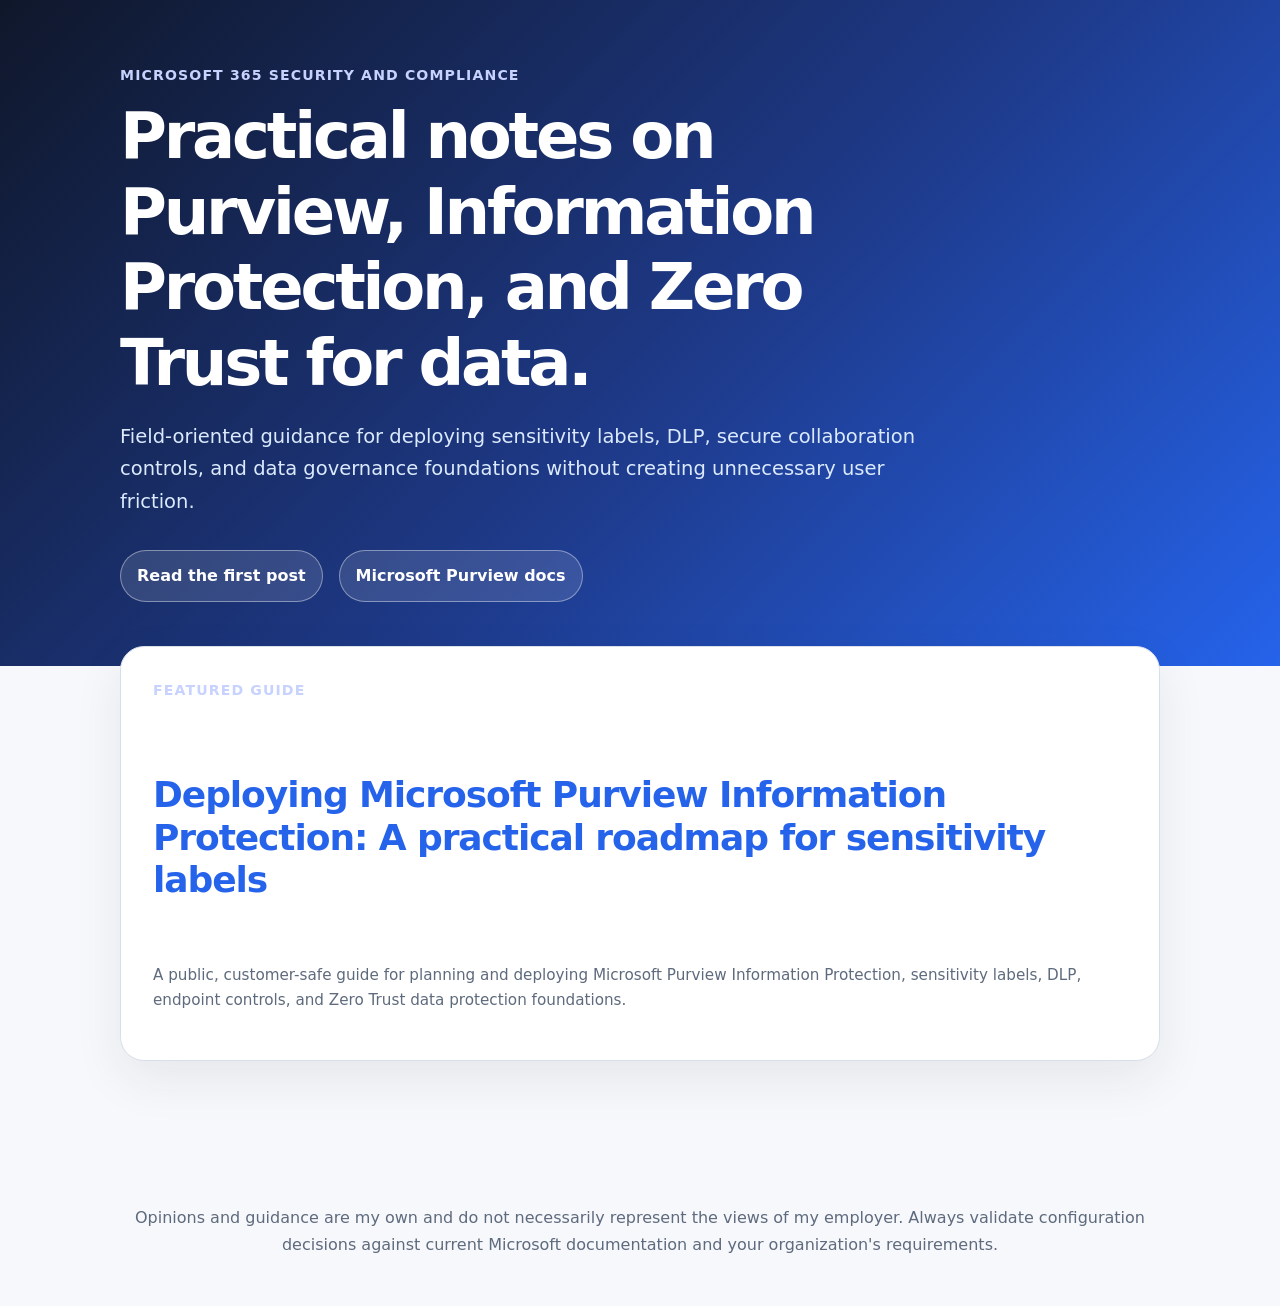
==== index.html @ 85810014 "Create initial GitHub Pages blog Co-authored-by: Copilot <223556219+Copilot@users.noreply.github.com" ====
<!doctype html>
<html lang="en">
  <head>
    <meta charset="utf-8">
    <meta name="viewport" content="width=device-width, initial-scale=1">
    <title>Guillaume Couture - Microsoft Purview and Security Notes</title>
    <meta name="description" content="Practical guidance for Microsoft Purview, Microsoft 365 security, Zero Trust, information protection, sensitivity labels, and DLP.">
    <link rel="stylesheet" href="assets/site.css">
  </head>
  <body>
    <header class="site-header">
      <div class="wrap">
        <p class="eyebrow">Microsoft 365 Security and Compliance</p>
        <h1>Practical notes on Purview, Information Protection, and Zero Trust for data.</h1>
        <p class="lead">Field-oriented guidance for deploying sensitivity labels, DLP, secure collaboration controls, and data governance foundations without creating unnecessary user friction.</p>
        <nav class="nav" aria-label="Primary">
          <a class="button" href="posts/deploying-microsoft-purview-information-protection.html">Read the first post</a>
          <a class="button" href="https://learn.microsoft.com/en-us/purview/information-protection">Microsoft Purview docs</a>
        </nav>
      </div>
    </header>

    <main class="main">
      <section class="wrap card">
        <article class="post-card">
          <p class="eyebrow">Featured guide</p>
          <h2><a href="posts/deploying-microsoft-purview-information-protection.html">Deploying Microsoft Purview Information Protection: A practical roadmap for sensitivity labels</a></h2>
          <p class="meta">A public, customer-safe guide for planning and deploying Microsoft Purview Information Protection, sensitivity labels, DLP, endpoint controls, and Zero Trust data protection foundations.</p>
        </article>
      </section>
    </main>

    <footer class="site-footer">
      <div class="wrap">
        <p>Opinions and guidance are my own and do not necessarily represent the views of my employer. Always validate configuration decisions against current Microsoft documentation and your organization's requirements.</p>
      </div>
    </footer>
  </body>
</html>
---- assets/site.css ----
:root {
  color-scheme: light;
  --bg: #f7f8fb;
  --surface: #ffffff;
  --surface-soft: #eef3ff;
  --text: #182033;
  --muted: #5e6a7d;
  --brand: #2563eb;
  --brand-dark: #1e40af;
  --border: #d8deea;
  --code: #0f172a;
  --shadow: 0 18px 50px rgba(24, 32, 51, 0.08);
}

* {
  box-sizing: border-box;
}

body {
  margin: 0;
  background: var(--bg);
  color: var(--text);
  font-family: "Segoe UI", system-ui, -apple-system, BlinkMacSystemFont, sans-serif;
  line-height: 1.65;
}

a {
  color: var(--brand);
  text-decoration: none;
}

a:hover {
  color: var(--brand-dark);
  text-decoration: underline;
}

.site-header {
  background: linear-gradient(135deg, #0f172a 0%, #1e3a8a 55%, #2563eb 100%);
  color: #ffffff;
  padding: 4rem 1.5rem;
}

.site-header a {
  color: #ffffff;
}

.wrap {
  max-width: 1040px;
  margin: 0 auto;
}

.eyebrow {
  margin: 0 0 0.75rem;
  color: #c7d2fe;
  font-size: 0.88rem;
  font-weight: 700;
  letter-spacing: 0.08em;
  text-transform: uppercase;
}

h1,
h2,
h3 {
  line-height: 1.18;
}

h1 {
  max-width: 860px;
  margin: 0;
  font-size: clamp(2.25rem, 5vw, 4.6rem);
  letter-spacing: -0.05em;
}

h2 {
  margin-top: 2.75rem;
  font-size: clamp(1.65rem, 3vw, 2.25rem);
  letter-spacing: -0.03em;
}

h3 {
  margin-top: 2rem;
  font-size: 1.3rem;
}

.lead {
  max-width: 820px;
  margin: 1.25rem 0 0;
  color: #dbeafe;
  font-size: 1.22rem;
}

.nav {
  display: flex;
  gap: 1rem;
  margin-top: 2rem;
  flex-wrap: wrap;
}

.button {
  display: inline-flex;
  align-items: center;
  border: 1px solid rgba(255, 255, 255, 0.4);
  border-radius: 999px;
  padding: 0.75rem 1rem;
  background: rgba(255, 255, 255, 0.12);
  color: #ffffff;
  font-weight: 700;
}

.main {
  padding: 2rem 1.5rem 4rem;
}

.card {
  margin: -3.25rem auto 2rem;
  padding: 2rem;
  background: var(--surface);
  border: 1px solid var(--border);
  border-radius: 24px;
  box-shadow: var(--shadow);
}

.post-card {
  display: grid;
  gap: 1rem;
}

.meta {
  color: var(--muted);
  font-size: 0.95rem;
}

.article {
  background: var(--surface);
  border: 1px solid var(--border);
  border-radius: 24px;
  box-shadow: var(--shadow);
  padding: clamp(1.25rem, 4vw, 3rem);
}

.article h1 {
  color: var(--text);
  font-size: clamp(2rem, 4vw, 3.4rem);
}

.article .lead {
  color: var(--muted);
}

.callout {
  margin: 2rem 0;
  padding: 1.25rem;
  border-left: 5px solid var(--brand);
  background: var(--surface-soft);
  border-radius: 14px;
}

table {
  width: 100%;
  border-collapse: collapse;
  margin: 1.5rem 0;
  overflow: hidden;
  border-radius: 14px;
}

th,
td {
  border: 1px solid var(--border);
  padding: 0.8rem;
  text-align: left;
  vertical-align: top;
}

th {
  background: #eef2ff;
}

code {
  color: var(--code);
  background: #eef2ff;
  border-radius: 6px;
  padding: 0.15rem 0.35rem;
}

.site-footer {
  padding: 2rem 1.5rem;
  color: var(--muted);
  text-align: center;
}

@media (max-width: 720px) {
  .card {
    margin-top: -2rem;
    padding: 1.25rem;
  }

  th,
  td {
    display: block;
    width: 100%;
  }
}
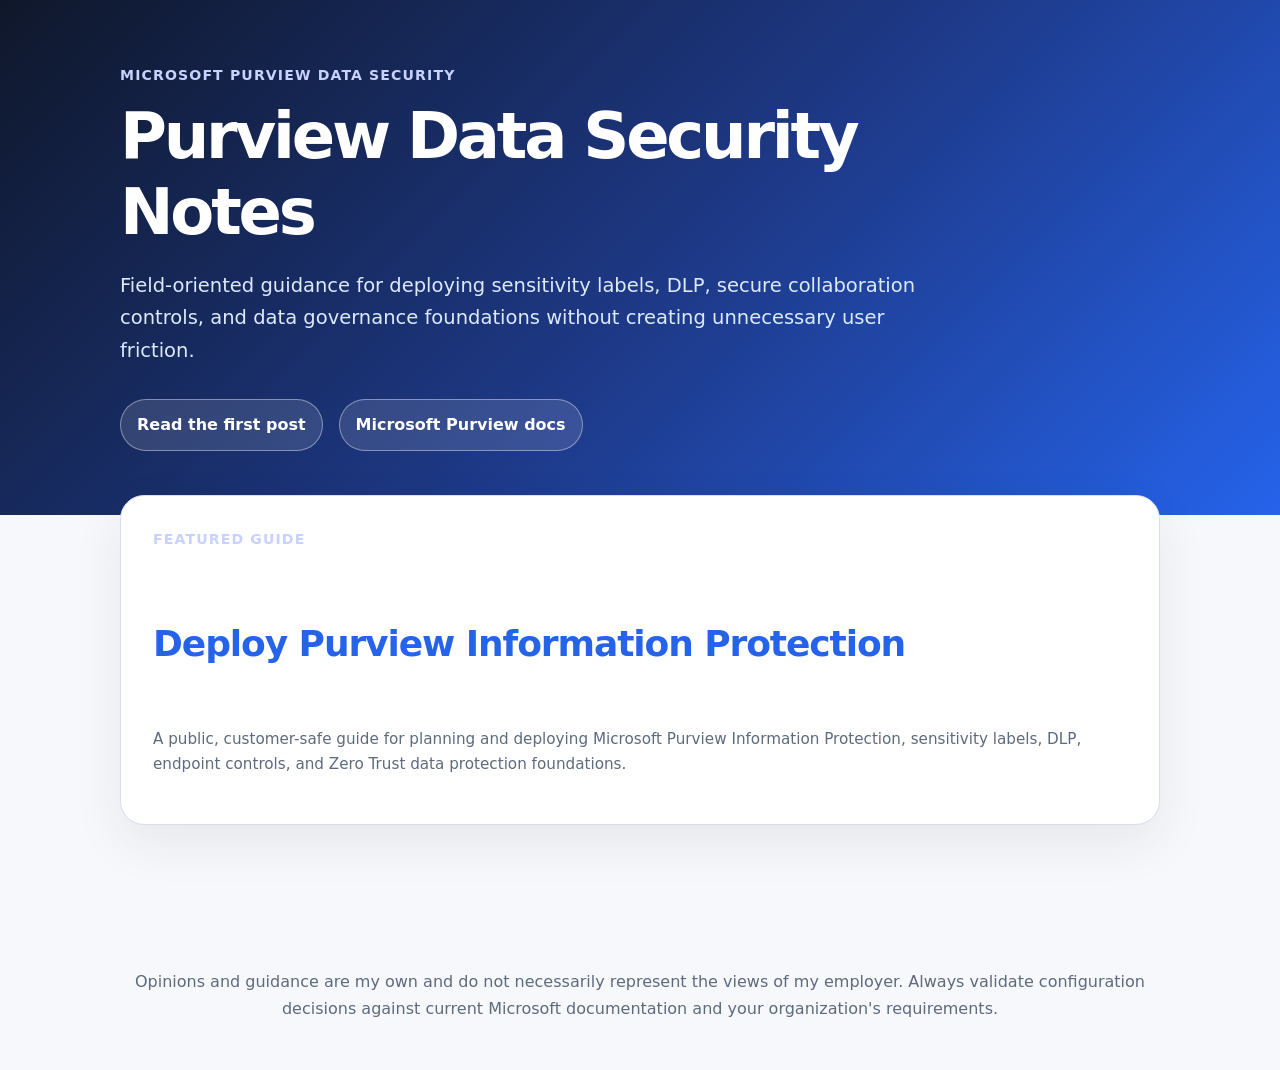
==== commit 43aa17d7: "Shorten Purview data security titles Co-authored-by: Copilot <223556219+Copilot@users.noreply.github" ====
--- a/index.html
+++ b/index.html
@@ -3,15 +3,15 @@
   <head>
     <meta charset="utf-8">
     <meta name="viewport" content="width=device-width, initial-scale=1">
-    <title>Guillaume Couture - Microsoft Purview and Security Notes</title>
-    <meta name="description" content="Practical guidance for Microsoft Purview, Microsoft 365 security, Zero Trust, information protection, sensitivity labels, and DLP.">
+    <title>Guillaume Couture - Purview Data Security</title>
+    <meta name="description" content="Practical guidance for Microsoft Purview data security, Zero Trust, information protection, sensitivity labels, and DLP.">
     <link rel="stylesheet" href="assets/site.css">
   </head>
   <body>
     <header class="site-header">
       <div class="wrap">
-        <p class="eyebrow">Microsoft 365 Security and Compliance</p>
-        <h1>Practical notes on Purview, Information Protection, and Zero Trust for data.</h1>
+        <p class="eyebrow">Microsoft Purview Data Security</p>
+        <h1>Purview Data Security Notes</h1>
         <p class="lead">Field-oriented guidance for deploying sensitivity labels, DLP, secure collaboration controls, and data governance foundations without creating unnecessary user friction.</p>
         <nav class="nav" aria-label="Primary">
           <a class="button" href="posts/deploying-microsoft-purview-information-protection.html">Read the first post</a>
@@ -24,7 +24,7 @@
       <section class="wrap card">
         <article class="post-card">
           <p class="eyebrow">Featured guide</p>
-          <h2><a href="posts/deploying-microsoft-purview-information-protection.html">Deploying Microsoft Purview Information Protection: A practical roadmap for sensitivity labels</a></h2>
+          <h2><a href="posts/deploying-microsoft-purview-information-protection.html">Deploy Purview Information Protection</a></h2>
           <p class="meta">A public, customer-safe guide for planning and deploying Microsoft Purview Information Protection, sensitivity labels, DLP, endpoint controls, and Zero Trust data protection foundations.</p>
         </article>
       </section>
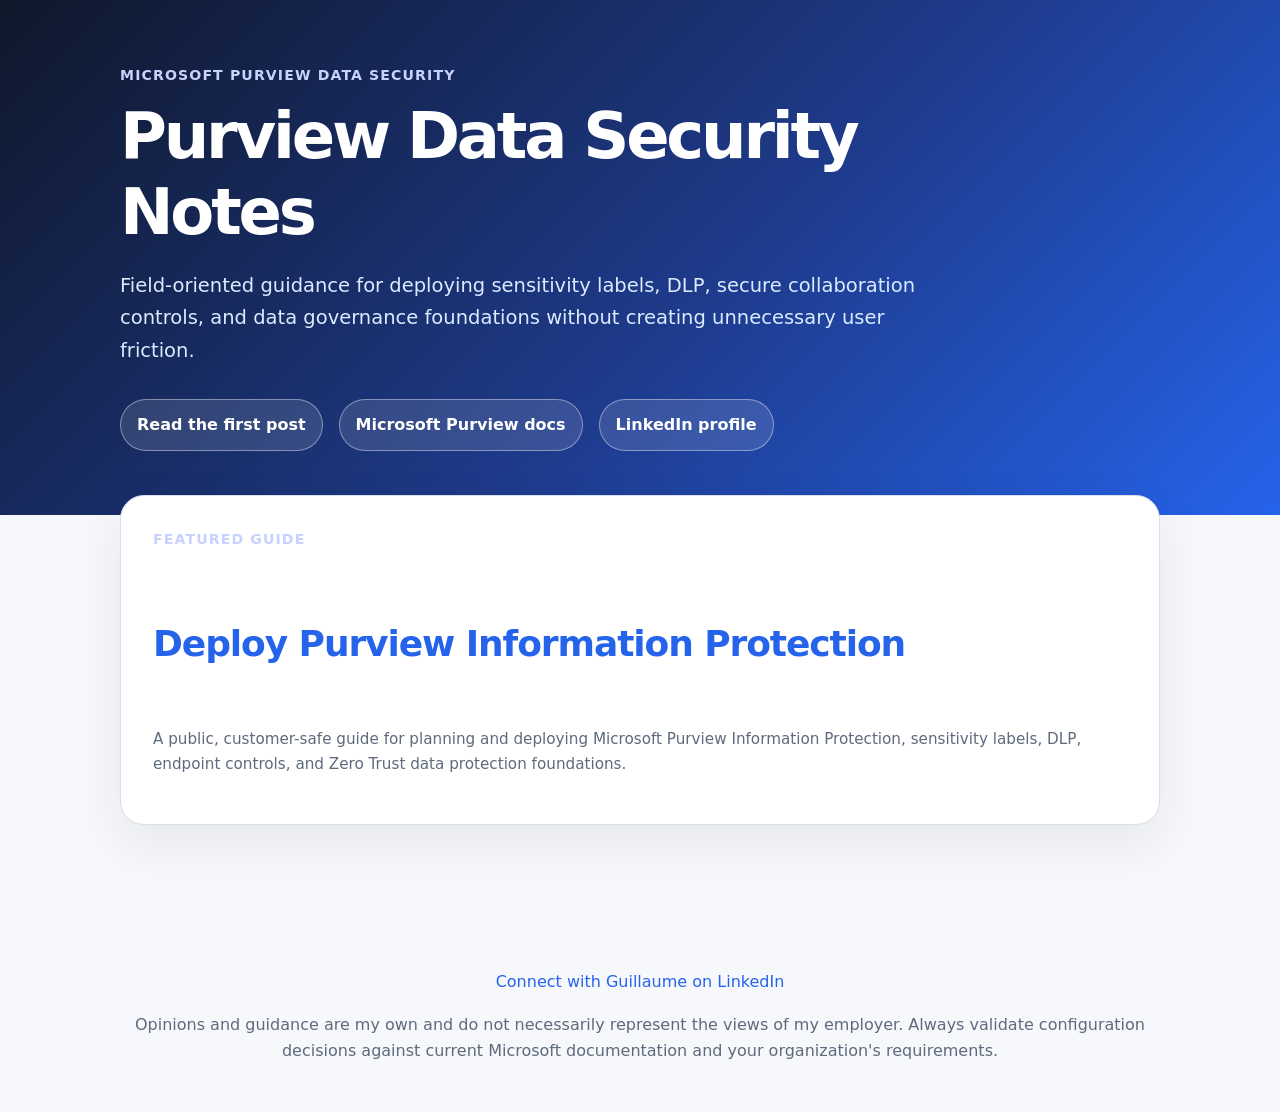
==== commit e79c28bd: "Add LinkedIn profile links Co-authored-by: Copilot <223556219+Copilot@users.noreply.github.com>" ====
--- a/index.html
+++ b/index.html
@@ -16,6 +16,7 @@
         <nav class="nav" aria-label="Primary">
           <a class="button" href="posts/deploying-microsoft-purview-information-protection.html">Read the first post</a>
           <a class="button" href="https://learn.microsoft.com/en-us/purview/information-protection">Microsoft Purview docs</a>
+          <a class="button" href="https://aka.ms/Guillaume">LinkedIn profile</a>
         </nav>
       </div>
     </header>
@@ -32,6 +33,7 @@
 
     <footer class="site-footer">
       <div class="wrap">
+        <p><a href="https://aka.ms/Guillaume">Connect with Guillaume on LinkedIn</a></p>
         <p>Opinions and guidance are my own and do not necessarily represent the views of my employer. Always validate configuration decisions against current Microsoft documentation and your organization's requirements.</p>
       </div>
     </footer>
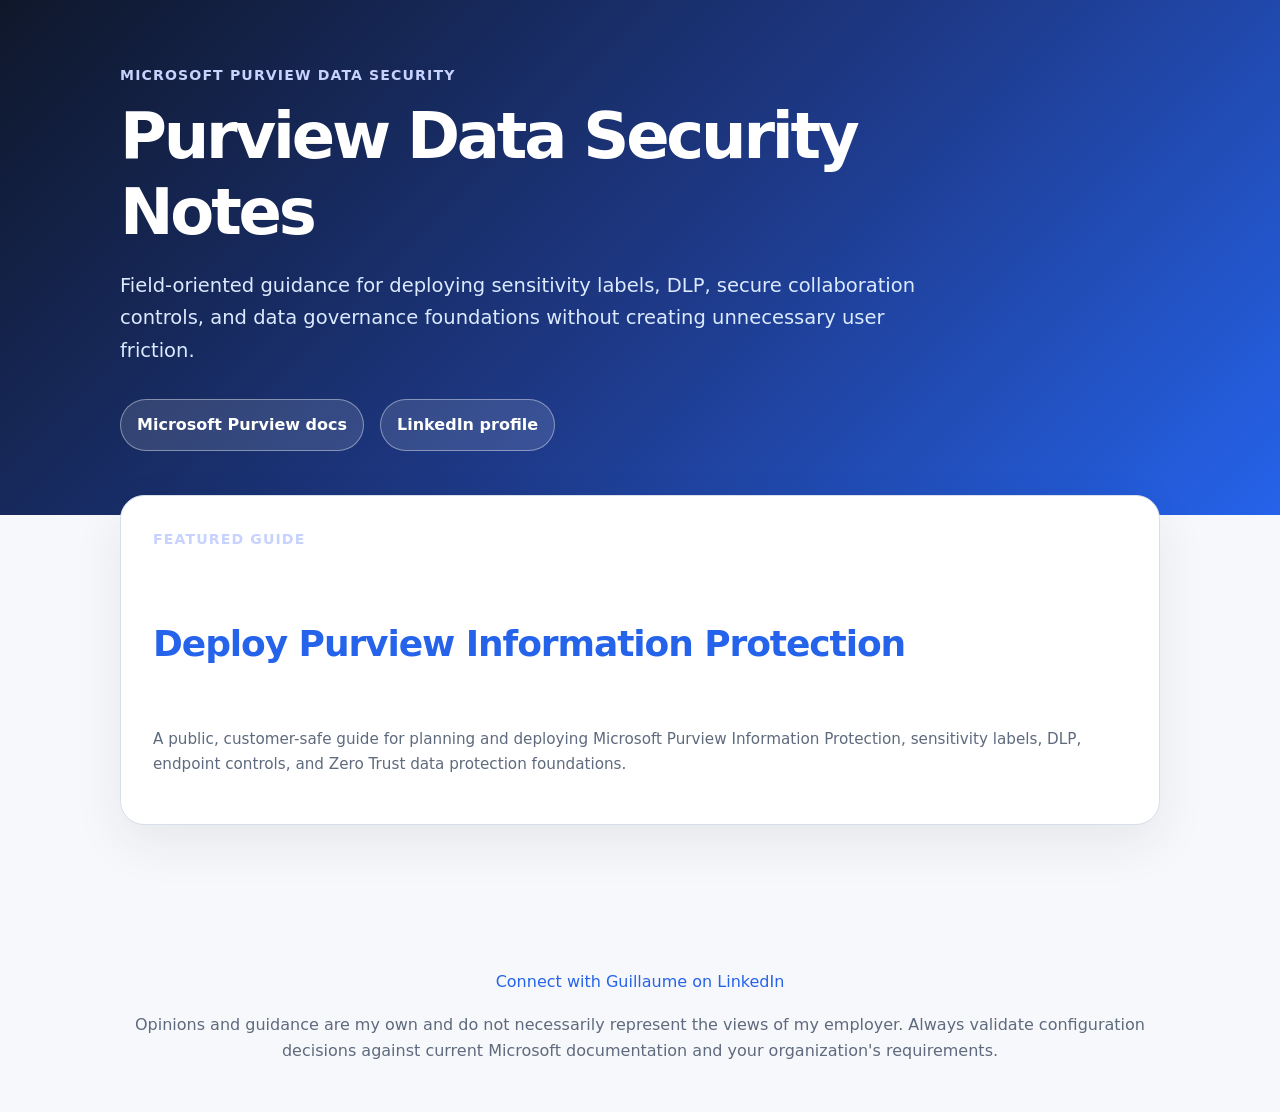
==== commit 9878d4f4: "Remove first post homepage button Co-authored-by: Copilot <223556219+Copilot@users.noreply.github.co" ====
--- a/index.html
+++ b/index.html
@@ -14,7 +14,6 @@
         <h1>Purview Data Security Notes</h1>
         <p class="lead">Field-oriented guidance for deploying sensitivity labels, DLP, secure collaboration controls, and data governance foundations without creating unnecessary user friction.</p>
         <nav class="nav" aria-label="Primary">
-          <a class="button" href="posts/deploying-microsoft-purview-information-protection.html">Read the first post</a>
           <a class="button" href="https://learn.microsoft.com/en-us/purview/information-protection">Microsoft Purview docs</a>
           <a class="button" href="https://aka.ms/Guillaume">LinkedIn profile</a>
         </nav>
